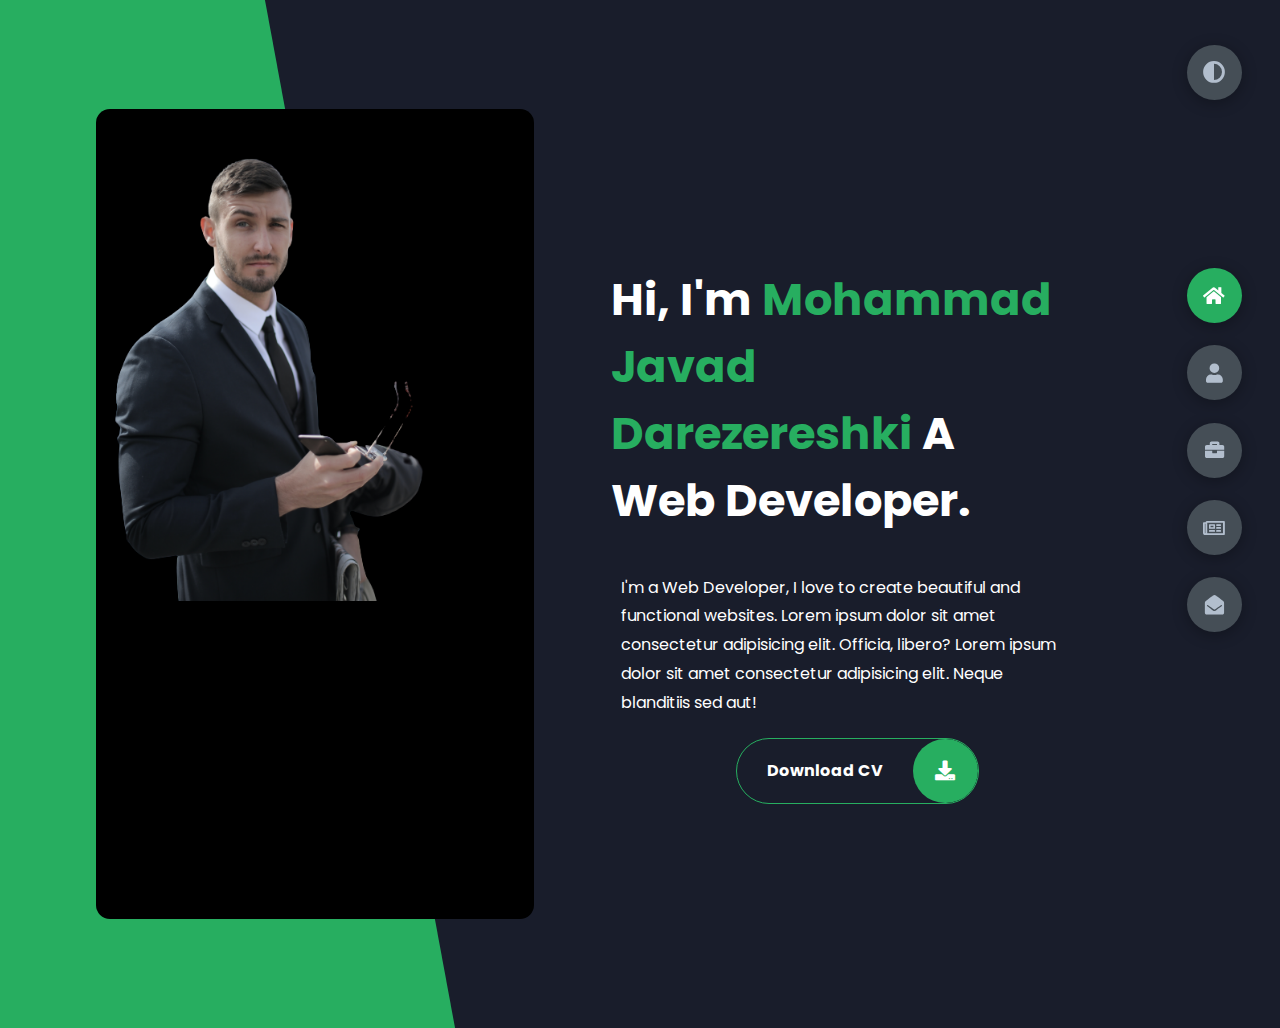
==== index.html @ 06fbbbf5 "fix about me : add media screen Tablet & Laptop & fix" ====
<!doctype html>
<html lang="fa">
<head>
    <meta charset="UTF-8">
    <meta name="viewport"
          content="width=device-width, user-scalable=no, initial-scale=1.0, maximum-scale=1.0, minimum-scale=1.0">
    <link rel="stylesheet" href="Styles/Css/style.css">
    <link rel="preconnect" href="https://fonts.googleapis.com">
    <link rel="preconnect" href="https://fonts.gstatic.com" crossorigin>
    <link rel="stylesheet" href="https://cdnjs.cloudflare.com/ajax/libs/font-awesome/5.15.4/css/all.min.css" integrity="sha512-1ycn6IcaQQ40/MKBW2W4Rhis/DbILU74C1vSrLJxCq57o941Ym01SwNsOMqvEBFlcgUa6xLiPY/NS5R+E6ztJQ==" crossorigin="anonymous" referrerpolicy="no-referrer" />
    <link href="https://fonts.googleapis.com/css2?family=Poppins:wght@400;500;600;700;800&display=swap" rel="stylesheet">
    <meta http-equiv="X-UA-Compatible" content="ie=edge">
    <title>Portfolio</title>
</head>
<body>
<header class="container header active" id="home">
 <div class="header-content">
     <div class="left_header">
         <div class="h-shape"></div>
         <div class="image">
             <img src="Assets/Images/hero.png" alt="hero">
         </div>
     </div>
     <div class="right_header">
         <h1 class="right_header_name">
             Hi, I'm <span>Mohammad Javad Darezereshki</span>
             A Web Developer.
         </h1>
         <div class="right_header_text">
             <p>
                 I'm a Web Developer, I love to create beautiful and functional websites.
                 Lorem ipsum dolor sit amet consectetur adipisicing elit. Officia, libero?
                 Lorem ipsum dolor sit amet consectetur adipisicing elit. Neque blanditiis sed aut!
             </p>
         </div>
         <div class="btn_con">
             <a href="#" class="btn_main">
                 <span class="btn_text">Download CV</span>
                 <span class="btn_icon"><i class="fas fa-download"></i></span>
             </a>
         </div>
     </div>
 </div>
</header>

    <main>
    <section class="container about" id="about">
    <div class="main-title">
        <h2>About<span>me</span><span class="bg-text">my stats</span></h2>
    </div>
    <div class="about-container">
        <div class="left-about">
            <h4>Information About me</h4>
            <p>
                Lorem ipsum dolor sit amet consectetur adipisicing elit. 
                Eveniet labore nihil obcaecati consequatur. Debitis error doloremque, 
                vero eos vel nemo eius voluptatem dicta tenetur modi. <br /> <br /> La musica
                delectus dolore fugiat exercitationem a, 
                ipsum quidem quo enim natus accusamus labore dolores nam. Unde.
                Lorem ipsum dolor sit amet consectetur, adipisicing elit. 
                Harum non necessitatibus deleniti eum soluta.
            </p>
            <div class="btn_con">
                <a href="#" class="btn_main">
                    <span class="btn_text">Download CV</span>
                    <span class="btn_icon"><i class="fas fa-download"></i></span>
                </a>
            </div>
        </div>
        <div class="right-about">
            <div class="about-item">
                <div class="abt-text">
                    <p class="large-text">5+</p>
                    <p class="small-text">Projects <br /> Completed</p>
                </div>
            </div>
            <div class="about-item">
                <div class="abt-text">
                    <p class="large-text">6+</p>
                    <p class="small-text">Month of <br /> experience</p>
                </div>
            </div>
            <div class="about-item">
                <div class="abt-text">
                    <p class="large-text">10+</p>
                    <p class="small-text">Happy <br /> Clients</p>
                </div>
            </div>
            <div class="about-item">
                <div class="abt-text">
                    <p class="large-text">5+</p>
                    <p class="small-text">Customer <br /> reviews</p>
                </div>
            </div>
        </div>
    </div>
    <div class="about-stats">
        <h4 class="stat-title">My Skills</h4>
        <div class="progress-bars">
            <div class="progress-bar">
                <p class="prog-title">html5</p>
                <div class="progress-con">
                    <p class="prog-text">90%</p>
                    <div class="progress">
                        <span class="html"></span>
                    </div>
                </div>
            </div>
            <div class="progress-bar">
                <p class="prog-title">css3</p>
                <div class="progress-con">
                    <p class="prog-text">85%</p>
                    <div class="progress">
                        <span class="css"></span>
                    </div>
                </div>
            </div>
            <div class="progress-bar">
                <p class="prog-title">javascript</p>
                <div class="progress-con">
                    <p class="prog-text">60%</p>
                    <div class="progress">
                        <span class="js"></span>
                    </div>
                </div>
            </div>
            <div class="progress-bar">
                <p class="prog-title">ReactJS</p>
                <div class="progress-con">
                    <p class="prog-text">45%</p>
                    <div class="progress">
                        <span class="react"></span>
                    </div>
                </div>
            </div>
            <div class="progress-bar">
                <p class="prog-title">NodeJS</p>
                <div class="progress-con">
                    <p class="prog-text">10%</p>
                    <div class="progress">
                        <span class="node"></span>
                    </div>
                </div>
            </div>
            <div class="progress-bar">
                <p class="prog-title">PHP</p>
                <div class="progress-con">
                    <p class="prog-text">35%</p>
                    <div class="progress">
                        <span class="Php"></span>
                    </div>
                </div>
            </div>
        </div>
    </div>
    <h4 class="stat-title">My Timeline</h4>
    <div class="timeline">
        <div class="timeline-item">
            <div class="tl-icon">
                <i class="fas fa-briefcase"></i>
            </div>
            <p class="tl-duration">2020 - 2021</p>
            <h5>Technical Support<span> - Telecommunications </span></h5>
            <p>
                Lorem ipsum dolor sit amet consectetur adipisicing elit. Saepe quasi vero fugit.
            </p>
        </div>
        <div class="timeline-item">
            <div class="tl-icon">
                <i class="fas fa-briefcase"></i>
            </div>
            <p class="tl-duration">2019 - 2020</p>
            <h5>Technical Support<span> - SepantaMCS.</span></h5>
            <p>
                Lorem ipsum dolor sit amet consectetur adipisicing elit. Saepe quasi vero fugit.
            </p>
        </div>
        <div class="timeline-item">
            <div class="tl-icon">
                <i class="fas fa-briefcase"></i>
            </div>
            <p class="tl-duration">2019 </p>
            <h5>Sales support , Technical Support<span> - TiamTCC</span></h5>
            <p>
                Lorem ipsum dolor sit amet consectetur adipisicing elit. Saepe quasi vero fugit.
            </p>
        </div>
        
    </div>
</section>
</main>
<div class="menu">
    <div class="menu_items active-btn" data-id="home" >
        <i class="fas fa-home"></i>
    </div>
    <div class="menu_items" data-id="about">
        <i class="fas fa-user"></i>
    </div>
    <div class="menu_items" data-id="portfolio">
        <i class="fas fa-briefcase"></i>
    </div>
    <div class="menu_items" data-id="blogs">
        <i class="far fa-newspaper"></i>
    </div>
    <div class="menu_items" data-id="contact">
        <i class="fas fa-envelope-open"></i>
    </div>
    </div>
    <div class="theme-btn">
        <i class="fas fa-adjust"></i>
    </div>
    
<script src="JS/js.js"></script>
</body>
</html>
---- Styles/Css/style.css ----
@import url("https://fonts.googleapis.com/css2?family=Poppins:wght@400;600&display=swap");
* {
  margin: 0;
  padding: 0;
  box-sizing: border-box;
  list-style: none;
}

:root {
  --color-primary: #191d2b;
  --color-secondary: #27AE60;
  --color-white: #FFFFFF;
  --color-black: #000;
  --color-grey0: #f8f8f8;
  --color-grey-1: #dbe1e8;
  --color-grey-2: #b2becd;
  --color-grey-3: #6c7983;
  --color-grey-4: #454e56;
  --color-grey-5: #2a2e35;
  --color-grey-6: #12181b;
  --br-sm-2: 14px;
  --box-shadow-1: 0 3px 15px rgba(0,0,0,.3);
}

.light-mode {
  --color-primary: #FFFFFF;
  --color-secondary: #669e03;
  --color-white: #454e56;
  --color-black: #000;
  --color-grey0: #f8f8f8;
  --color-grey-1: #6c7983;
  --color-grey-2: #6c7983;
  --color-grey-3: #6c7983;
  --color-grey-4: #454e56;
  --color-grey-5: #f8f8f8;
  --color-grey-6: #12181b;
}

body {
  background-color: var(--color-primary);
  font-family: "Poppins", sans-serif;
  font-size: 10px;
  color: var(--color-white);
  transition: all 0.4s ease-in-out;
}

a {
  display: inline-block;
  text-decoration: none;
  color: inherit;
  font-family: inherit;
}

header {
  min-height: 100vh;
  color: var(--color-white);
  overflow: hidden;
}

section {
  padding: 4rem 2rem;
}

.container {
  display: none;
  transform: translateY(-100%) scale(0);
  transition: all 0.4s ease-in-out;
  background-color: var(--color-primary);
}

.active {
  display: flex;
  flex-direction: column;
  justify-content: center;
  animation: appear 1s ease-in-out;
  transform: translateY(0) scaleY(1);
}
@keyframes appear {
  0% {
    transform: translateY(-100%) scaleY(0);
  }
  100% {
    transform: translateY(0) scaleY(1);
  }
}

.header-content {
  width: 80%;
  display: flex;
  flex-direction: column-reverse;
}
.header-content .right_header {
  padding: 20px;
}
.header-content .right_header .right_header_name {
  padding: 40px 0 20px;
  font-size: 2.4rem;
  text-align: center;
  font-weight: bold;
}
.header-content .right_header .right_header_name span {
  color: var(--color-secondary);
}
.header-content .right_header .right_header_text {
  font-size: 1.2rem;
}

.left-header .image {
  border-radius: var(--br-sm-2);
  background-color: var(--color-black);
  transition: all 0.4s ease-in-out;
}
.left-header .image img {
  width: 100%;
  height: 100%;
  object-fit: cover;
  transition: all 0.4s ease-in-out;
  filter: grayscale(100%);
}
.left-header .image img:hover {
  filter: grayscale(0);
}
.left-header .h-shape {
  display: none;
}

.btn_con {
  margin-top: 30px;
  display: flex;
}
.btn_con .btn_main {
  justify-content: space-between;
  border-radius: 40px;
  color: inherit;
  font-weight: bold;
  border: 1px solid var(--color-secondary);
  display: flex;
  align-items: center;
  overflow: hidden;
}
.btn_con .btn_main .btn_text {
  font-size: 1rem;
  padding: 8px 30px;
}
.btn_con .btn_main .btn_icon {
  background-color: var(--color-secondary);
  display: flex;
  align-items: center;
  justify-content: center;
  border-radius: 50%;
  padding: 1.4rem;
  font-size: 20px;
}
.btn_con .btn_main:hover {
  transition: all 0.4s ease-out;
  background-color: var(--color-secondary);
}

/*About*/
.about-container {
  display: flex;
  flex-direction: column;
  justify-content: center;
  align-items: center;
  padding-top: 3.5rem;
  padding-bottom: 5rem;
}
.about-container .right-about {
  display: grid;
  grid-template-columns: repeat(1, 1fr);
  padding-top: 2.5rem;
  grid-gap: 2rem;
}
.about-container .right-about .about-item {
  border: 1px solid var(--color-grey-5);
  border-radius: 5px;
  transition: all 0.4s ease-in-out;
  box-shadow: 1px 2px 15px rgba(0, 0, 0, 0.1);
}
.about-container .right-about .about-item:hover {
  cursor: default;
  transform: translateY(-5px);
  border: 1px solid var(--color-secondary);
  box-shadow: 1px 4px 15px rgba(0, 0, 0, 0.32);
}
.about-container .right-about .about-item .abt-text {
  padding: 1.5rem;
  display: flex;
  flex-direction: column;
}
.about-container .right-about .about-item .abt-text .large-text {
  font-size: 3rem;
  font-weight: 700;
  color: var(--color-secondary);
}
.about-container .right-about .about-item .abt-text .small-text {
  padding-left: 3rem;
  position: relative;
  text-transform: uppercase;
  font-size: 1.2rem;
  color: var(--color-grey-1);
  letter-spacing: 2px;
}
.about-container .right-about .about-item .abt-text .small-text::before {
  content: "";
  position: absolute;
  left: 0;
  top: 15px;
  width: 2rem;
  height: 2px;
  background-color: var(--color-grey-5);
}
.about-container .left-about p {
  line-height: 2rem;
  font-size: 1rem;
  padding: 1rem 0;
  color: var(--color-grey-1);
}
.about-container .left-about h4 {
  font-size: 2rem;
  text-transform: uppercase;
}

.about-stats {
  padding-bottom: 4rem;
}
.about-stats .progress-bars {
  display: flex;
  font-size: 1rem;
  grid-gap: 2rem;
  flex-direction: column;
}
.about-stats .progress-bars .progress-bar {
  display: flex;
  flex-direction: column;
}
.about-stats .progress-bars .progress-bar .prog-title {
  text-transform: uppercase;
  font-weight: 500;
}
.about-stats .progress-bars .progress-bar .progress-con {
  display: flex;
  align-items: center;
}
.about-stats .progress-bars .progress-bar .progress-con .prog-text {
  color: var(--color-grey-2);
}
.about-stats .progress-bars .progress-bar .progress-con .progress {
  width: 100%;
  height: 0.45rem;
  background-color: var(--color-grey-4);
  margin-left: 1rem;
  position: relative;
}
.about-stats .progress-bars .progress-bar .progress-con .progress span {
  position: absolute;
  top: 0;
  left: 0;
  height: 100%;
  background-color: var(--color-secondary);
  transition: all 0.4s ease-in-out;
  width: 60%;
}
.about-stats .progress-bars .progress-bar .progress-con .progress .html {
  width: 90%;
}
.about-stats .progress-bars .progress-bar .progress-con .progress .css {
  width: 85%;
}
.about-stats .progress-bars .progress-bar .progress-con .progress .js {
  width: 60%;
}
.about-stats .progress-bars .progress-bar .progress-con .progress .react {
  width: 45%;
}
.about-stats .progress-bars .progress-bar .progress-con .progress .node {
  width: 10%;
}
.about-stats .progress-bars .progress-bar .progress-con .progress .Php {
  width: 35%;
}

.stat-title {
  text-transform: uppercase;
  font-size: 1.4rem;
  text-align: center;
  padding: 3.5rem 0;
  position: relative;
}
.stat-title::before {
  content: "";
  position: absolute;
  left: 50%;
  top: 0;
  width: 40%;
  height: 1px;
  background-color: var(--color-grey-5);
  transform: translateX(-50%);
}

.main-title {
  text-align: center;
}
.main-title h2 {
  position: relative;
  text-transform: uppercase;
  font-size: 4rem;
  font-weight: 700;
}
.main-title h2 span {
  color: var(--color-secondary);
}
.main-title h2 .bg-text {
  position: absolute;
  top: 50%;
  left: 50%;
  color: var(--color-grey-5);
  transition: all 0.4s ease-in-out;
  z-index: -1;
  transform: translate(-50%, -50%);
  font-weight: 800;
  font-size: 6.3rem;
}

/*Timeline*/
.timeline {
  width: 90%;
  display: grid;
  grid-template-columns: repeat(1, 1fr);
  grid-gap: 2rem;
  padding-bottom: 6rem;
}
.timeline .timeline-item {
  position: relative;
  padding-left: 3rem;
  border-left: 1px solid var(--color-grey-5);
}
.timeline .timeline-item .tl-icon {
  position: absolute;
  left: -15px;
  top: 0;
  background-color: var(--color-secondary);
  width: 50px;
  height: 50px;
  border-radius: 50%;
  display: flex;
  align-items: center;
  justify-content: center;
}
.timeline .timeline-item .tl-icon i {
  font-size: 1.3rem;
}
.timeline .timeline-item .tl-duration {
  padding: 0.2rem 0.6rem;
  background-color: var(--color-grey-5);
  border-radius: 15px;
  display: inline-block;
  font-size: 0.8rem;
  text-transform: uppercase;
  font-weight: 500;
}
.timeline .timeline-item h5 {
  padding: 1rem 0;
  text-transform: uppercase;
  font-size: 1.3rem;
  font-weight: 600;
}
.timeline .timeline-item h5 span {
  color: var(--color-grey-2);
  font-weight: 500;
  font-size: 1.2rem;
}
.timeline .timeline-item p {
  color: var(--color-grey-2);
  font-size: 1rem;
}

.menu {
  position: fixed;
  display: flex;
  top: auto;
  bottom: 0;
  flex-direction: row;
  justify-content: space-evenly;
  left: 50%;
  transform: translateX(-50%);
  width: 100%;
  background-color: var(--color-grey-5);
}
.menu .menu_items {
  cursor: pointer;
  background-color: var(--color-grey-4);
  width: 55px;
  height: 55px;
  border-radius: 50%;
  display: flex;
  justify-content: center;
  align-items: center;
  margin: 0.7rem 0;
  box-shadow: var(--box-shadow-1);
}
.menu .menu_items i {
  font-size: 1.2rem;
  color: var(--color-grey-2);
  pointer-events: none;
}
.menu .active-btn {
  background-color: var(--color-secondary);
  transition: all 0.4s ease-in-out;
}
.menu .active-btn i {
  color: var(--color-white);
}

.theme-btn {
  top: 5%;
  right: 3%;
  width: 55px;
  height: 55px;
  border-radius: 50%;
  background-color: var(--color-grey-4);
  cursor: pointer;
  position: fixed;
  display: flex;
  justify-content: center;
  align-items: center;
  box-shadow: 0 3px 15px rgba(0, 0, 0, 0.3);
  transition: all 0.1s ease-in-out;
}
.theme-btn:active {
  transform: translateY(-3px);
}
.theme-btn i {
  font-size: 1.4rem;
  color: var(--color-grey-2);
  pointer-events: none;
}

@media (min-width: 768px) {
  .header-content .btn_con {
    margin: 0 25px;
  }
  .header-content .btn_con .btn_main {
    width: auto;
  }
  .image img {
    width: 75% !important;
  }
  .menu {
    height: 100vh;
    position: fixed;
    z-index: 10;
    top: 50%;
    right: 3%;
    left: auto;
    display: flex;
    flex-direction: column;
    align-items: center;
    justify-content: center;
    transform: translateY(-50%);
    background-color: unset;
    width: auto;
  }
}
@media (min-width: 768px) {
  .container {
    padding: 4rem;
  }
  .header-content {
    width: 95%;
    min-height: 100vh;
    display: grid;
    grid-template-columns: repeat(2, 1fr);
  }
  .header-content .right_header {
    padding: 0;
  }
  .header-content .right_header .right_header_text {
    font-size: 1rem !important;
    line-height: 1.8rem;
    padding: 20px 40px 20px 10px;
  }
  .header-content .right_header .right_header_name {
    font-size: 2.2rem;
    text-align: left;
  }
  .left_header {
    display: flex;
    align-items: center;
  }
  .left_header .image {
    border-radius: var(--br-sm-2);
    height: 90%;
    width: 80%;
    margin-left: 2rem;
    background-color: var(--color-black);
    transition: all 0.4s ease-in-out;
  }
  .left_header .h-shape {
    transition: all 0.4s ease-in-out;
    width: 45%;
    height: 100%;
    background-color: var(--color-secondary);
    position: absolute;
    left: 0;
    top: 0;
    z-index: -1;
    clip-path: polygon(0 0, 46% 0, 79% 100%, 0% 100%);
  }
}
.left-about {
  width: 90%;
}

.about-container .right-about {
  width: 85%;
  display: flex;
  padding-top: 2.5rem;
  grid-gap: 2rem;
  flex-wrap: wrap;
  justify-content: center;
  align-items: center;
}

.about-stats {
  padding: 0 2rem;
}
.about-stats .progress-bars {
  display: grid;
  grid-template-columns: repeat(2, 1fr);
  grid-gap: 2rem;
}

@media (min-width: 1024px) {
  .header-content .right_header {
    display: flex;
    padding: 2px 55px 0 0;
    align-items: center;
    flex-direction: column;
    justify-content: center;
  }
  .header-content .right_header_name {
    padding-right: 41px !important;
    font-size: 2.8rem !important;
  }
  .header-content .right_header_text {
    line-height: 2rem;
    padding: 20px 40px 46px 10px;
    font-size: 1.4rem !important;
  }
  .about-container {
    flex-direction: row;
  }
  .about-stats {
    padding-right: 4rem;
  }
  .about-stats .progress-bars {
    font-size: 1.4rem;
  }
  .stat-title {
    font-size: 2.2rem;
  }
}

/*# sourceMappingURL=style.css.map */
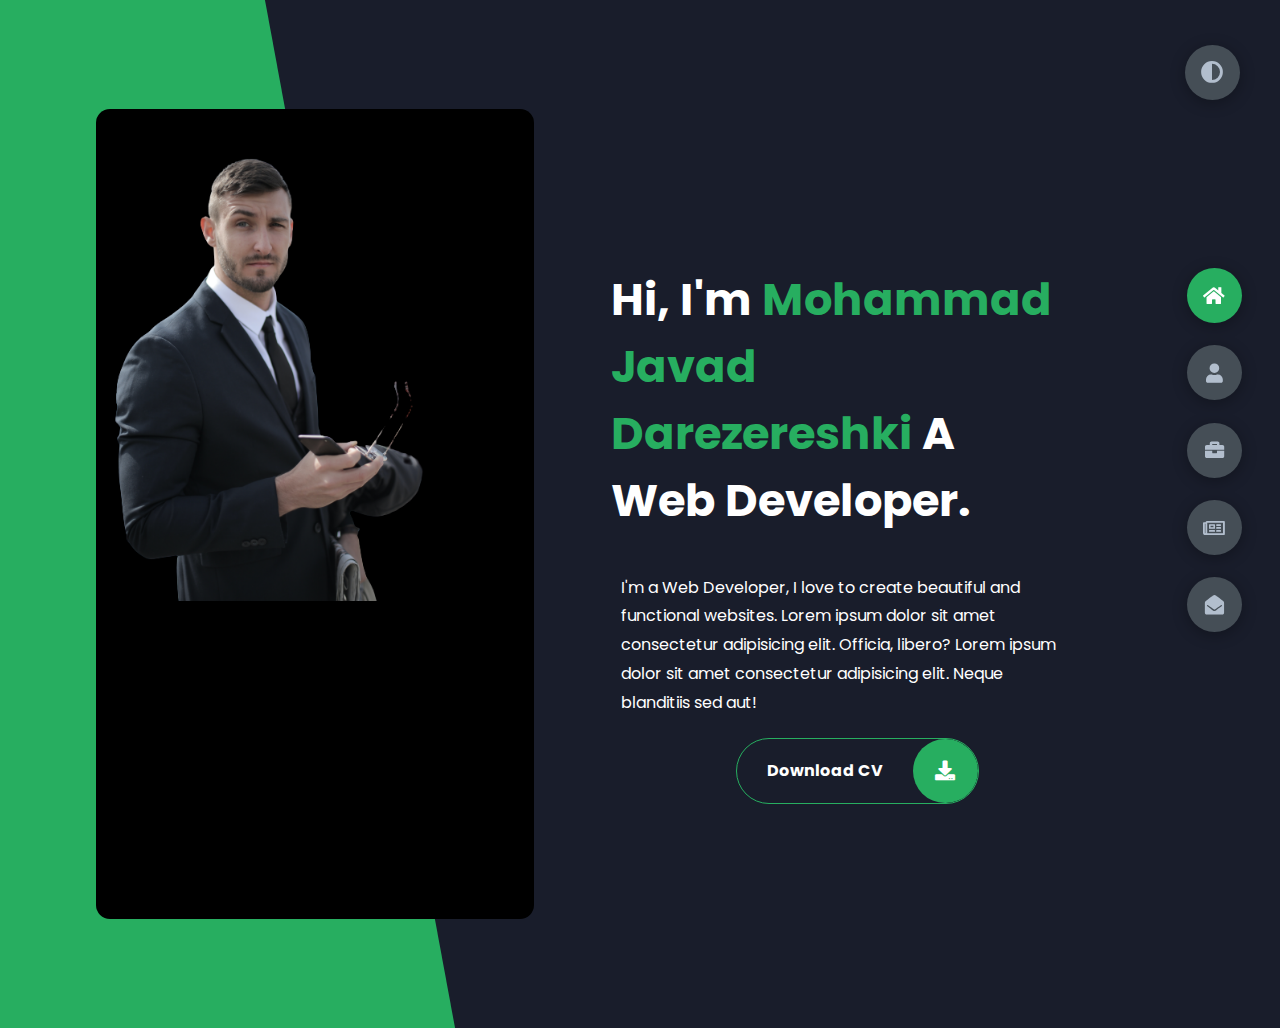
==== commit 62230831: "add portfolios : Html,Css & media portfolios" ====
--- a/index.html
+++ b/index.html
@@ -188,6 +188,111 @@
         
     </div>
 </section>
+<!-- portfolio -->
+<section class="container" id="portfolio">
+    <div class="main-title">
+        <h2>My <span>Portfolio</span><span class="bg-text">My Work</span></h2>
+    </div>
+    <p class="port-text">
+        Here is some of my work that I've done in various programming languages.
+    </p>
+    <div class="portfolios">
+        <div class="portfolio-item">
+            <div class="image">
+                <img src="Assets/Images/project/Beleasing.png" alt="">
+            </div>
+            <div class="hover-items">
+                <h3>Project Source</h3>
+                <div class="icons">
+                    <a href="https://github.com/Ziba-Hemmati/BeLeasing-Project" class="icon">
+                        <i class="fab fa-github"></i>
+                    </a>
+                    <a href="https://be-leasing-project.vercel.app" class="icon">
+                        <!-- <img src="Assets/Images/project/Vercel.svg" alt="vercel"/> -->
+                        <i class="fab fa-vercel"></i>
+                    </a>
+                    <a href="#" class="icon">
+                        <i class="fab fa-youtube"></i>
+                    </a>
+                </div>
+            </div>
+        </div>
+        <div class="portfolio-item">
+            <div class="image">
+                <img src="Assets/Images/project/pic.png" alt="">
+            </div>
+            <div class="hover-items">
+                <h3>Project Source</h3>
+                <div class="icons">
+                    <a href="https://github.com/m-javad7/Singup" class="icon">
+                        <i class="fab fa-github"></i>
+                    </a>
+                    <a href="https://singup-nu.vercel.app" class="icon">
+                        <i class="fab fa-vercel"></i>
+                    </a>
+                    <a href="#" class="icon">
+                        <i class="fab fa-youtube"></i>
+                    </a>
+                </div>
+            </div>
+        </div>
+        <div class="portfolio-item">
+            <div class="image">
+                <img src="Assets/Images/project/to do.png" alt="">
+            </div>
+            <div class="hover-items">
+                <h3>Project Source</h3>
+                <div class="icons">
+                    <a href="https://github.com/m-javad7/To-Do-List" class="icon">
+                        <i class="fab fa-github"></i>
+                    </a>
+                    <a href="https://to-do-list-lac-nu.vercel.app" class="icon">
+                        <i class="fab fa-vercel"></i>
+                    </a>
+                    <a href="#" class="icon">
+                        <i class="fab fa-youtube"></i>
+                    </a>
+                </div>
+            </div>
+        </div>
+        <div class="portfolio-item">
+            <div class="image">
+                <img src="Assets/Images/project/rose.png" alt="">
+            </div>
+            <div class="hover-items">
+                <h3>Project Source</h3>
+                <div class="icons">
+                    <a href="#" class="icon">
+                        <i class="fab fa-github"></i>
+                    </a>
+                    <a href="#" class="icon">
+                        <i class="fab fa-vercel"></i>
+                    </a>
+                    <a href="#" class="icon">
+                        <i class="fab fa-youtube"></i>
+                    </a>
+                </div>
+            </div>
+        </div>
+        <div class="portfolio-item">
+            <div class="image">
+                <img src="Assets/Images/project/rose.png" alt="">
+            </div>
+            <div class="hover-items">
+                <h3>Project Source</h3>
+                <div class="icons">
+                    <a href="https://github.com/m-javad7/Portfolio" class="icon">
+                        <i class="fab fa-github"></i>
+                    </a>
+                    <a href="#" class="icon">
+                        <i class="fab fa-vercel"></i>
+                    </a>
+                    <a href="#" class="icon">
+                        <i class="fab fa-youtube"></i>
+                    </a>
+                </div>
+            </div>
+        </div>
 </main>
 <div class="menu">
     <div class="menu_items active-btn" data-id="home" >
@@ -205,10 +310,11 @@
     <div class="menu_items" data-id="contact">
         <i class="fas fa-envelope-open"></i>
     </div>
-    </div>
+    
     <div class="theme-btn">
         <i class="fas fa-adjust"></i>
     </div>
+    
     
 <script src="JS/js.js"></script>
 </body>
--- a/Styles/Css/style.css
+++ b/Styles/Css/style.css
@@ -58,7 +58,7 @@
 }
 
 section {
-  padding: 4rem 2rem;
+  padding: 4rem 1rem;
 }
 
 .container {
@@ -375,6 +375,135 @@
   font-size: 1rem;
 }
 
+.port-text {
+  font-size: 1rem;
+  padding: 2rem 0;
+  text-align: center;
+}
+
+.portfolios {
+  display: flex;
+  flex-direction: column;
+  grid-gap: 2rem;
+  margin: 3rem 0;
+}
+.portfolios .portfolio-item {
+  position: relative;
+  border-radius: 15px;
+}
+.portfolios .portfolio-item img {
+  width: 100%;
+  height: 300px;
+  object-fit: cover;
+  border-radius: 15px;
+}
+.portfolios .portfolio-item .hover-items {
+  width: 100%;
+  height: 100%;
+  background-color: var(--color-secondary);
+  position: absolute;
+  left: 0;
+  top: 0;
+  border-radius: 15px;
+  display: flex;
+  justify-content: center;
+  align-items: center;
+  flex-direction: column;
+  opacity: 0;
+  transform: scale(0);
+  transition: all 0.4s ease-in-out;
+}
+.portfolios .portfolio-item .hover-items h3 {
+  font-size: 1.5rem;
+  color: var(--color-white);
+  margin-bottom: 1.5rem;
+}
+.portfolios .portfolio-item .hover-items .icons {
+  display: flex;
+  justify-content: center;
+  align-items: center;
+}
+.portfolios .portfolio-item .hover-items .icons .icon {
+  background-color: var(--color-primary);
+  border-radius: 50%;
+  width: 50px;
+  height: 50px;
+  display: flex;
+  align-items: center;
+  justify-content: center;
+  margin: 0 1rem;
+  cursor: pointer;
+  transition: all 0.4s ease-in-out;
+}
+.portfolios .portfolio-item .hover-items .icons .icon i {
+  font-size: 1.5rem;
+  color: var(--color-white);
+  margin: 0 1rem;
+}
+.portfolios .portfolio-item .hover-items .icons .icon:hover {
+  background-color: var(--color-white);
+}
+.portfolios .portfolio-item .hover-items .icons .icon:hover i {
+  color: var(--color-primary);
+}
+
+.portfolio-item:hover .hover-items {
+  opacity: 1;
+  transform: scale(1);
+}
+
+.blogs {
+  display: grid;
+  grid-template-columns: repeat(3, 1fr);
+  grid-gap: 2rem;
+  margin-top: 3rem;
+}
+.blogs .blog {
+  position: relative;
+  background-color: var(--color-grey-5);
+  border-radius: 5px;
+  box-shadow: 1px 1px 20px rgba(0, 0, 0, 0.1);
+  transition: all 0.4s ease-in-out;
+}
+.blogs .blog:hover {
+  box-shadow: 1px 1px 20px rgba(0, 0, 0, 0.3);
+  transform: translateY(-5px);
+  transition: all 0.4s ease-in-out;
+}
+.blogs .blog:hover img {
+  filter: grayscale(0);
+  transform: scale(1.1);
+  box-shadow: 0px 4px 15px rgba(0, 0, 0, 0.8);
+}
+.blogs .blog img {
+  width: 100%;
+  height: 300px;
+  object-fit: cover;
+  border-top-left-radius: 5px;
+  border-top-right-radius: 5px;
+  filter: grayscale(100%);
+  transition: all 0.4s ease-in-out;
+}
+.blogs .blog .blog-text {
+  margin-top: -7px;
+  padding: 1.1rem;
+  border-top: 8px solid var(--color-secondary);
+}
+.blogs .blog .blog-text h4 {
+  font-size: 1.5rem;
+  margin-bottom: 0.7rem;
+  transition: all 0.4s ease-in-out;
+  cursor: pointer;
+}
+.blogs .blog .blog-text h4:hover {
+  color: var(--color-secondary);
+}
+.blogs .blog .blog-text p {
+  color: var(--color-grey-2);
+  line-height: 2rem;
+  padding-bottom: 1rem;
+}
+
 .menu {
   position: fixed;
   display: flex;
@@ -444,7 +573,7 @@
     width: auto;
   }
   .image img {
-    width: 75% !important;
+    width: 75%;
   }
   .menu {
     height: 100vh;
@@ -507,30 +636,30 @@
     z-index: -1;
     clip-path: polygon(0 0, 46% 0, 79% 100%, 0% 100%);
   }
-}
-.left-about {
-  width: 90%;
-}
-
-.about-container .right-about {
-  width: 85%;
-  display: flex;
-  padding-top: 2.5rem;
-  grid-gap: 2rem;
-  flex-wrap: wrap;
-  justify-content: center;
-  align-items: center;
-}
-
-.about-stats {
-  padding: 0 2rem;
-}
-.about-stats .progress-bars {
-  display: grid;
-  grid-template-columns: repeat(2, 1fr);
-  grid-gap: 2rem;
-}
-
+  .left-about {
+    width: 90%;
+  }
+  .about-container .right-about {
+    width: 85%;
+    display: flex;
+    padding-top: 2.5rem;
+    grid-gap: 2rem;
+    flex-wrap: wrap;
+    justify-content: center;
+    align-items: center;
+  }
+  .about-stats {
+    padding: 0 2rem;
+  }
+  .about-stats .progress-bars {
+    display: grid;
+    grid-template-columns: repeat(2, 1fr);
+    grid-gap: 2rem;
+  }
+  .portfolios {
+    width: 90%;
+  }
+}
 @media (min-width: 1024px) {
   .header-content .right_header {
     display: flex;
@@ -560,6 +689,16 @@
   .stat-title {
     font-size: 2.2rem;
   }
+  .port-text {
+    font-size: 1.2rem;
+  }
+  .portfolios {
+    display: grid;
+    grid-template-columns: repeat(3, 1fr);
+    grid-gap: 2rem;
+    margin-top: 3rem img;
+    margin-top-width: 100%;
+  }
 }
 
 /*# sourceMappingURL=style.css.map */
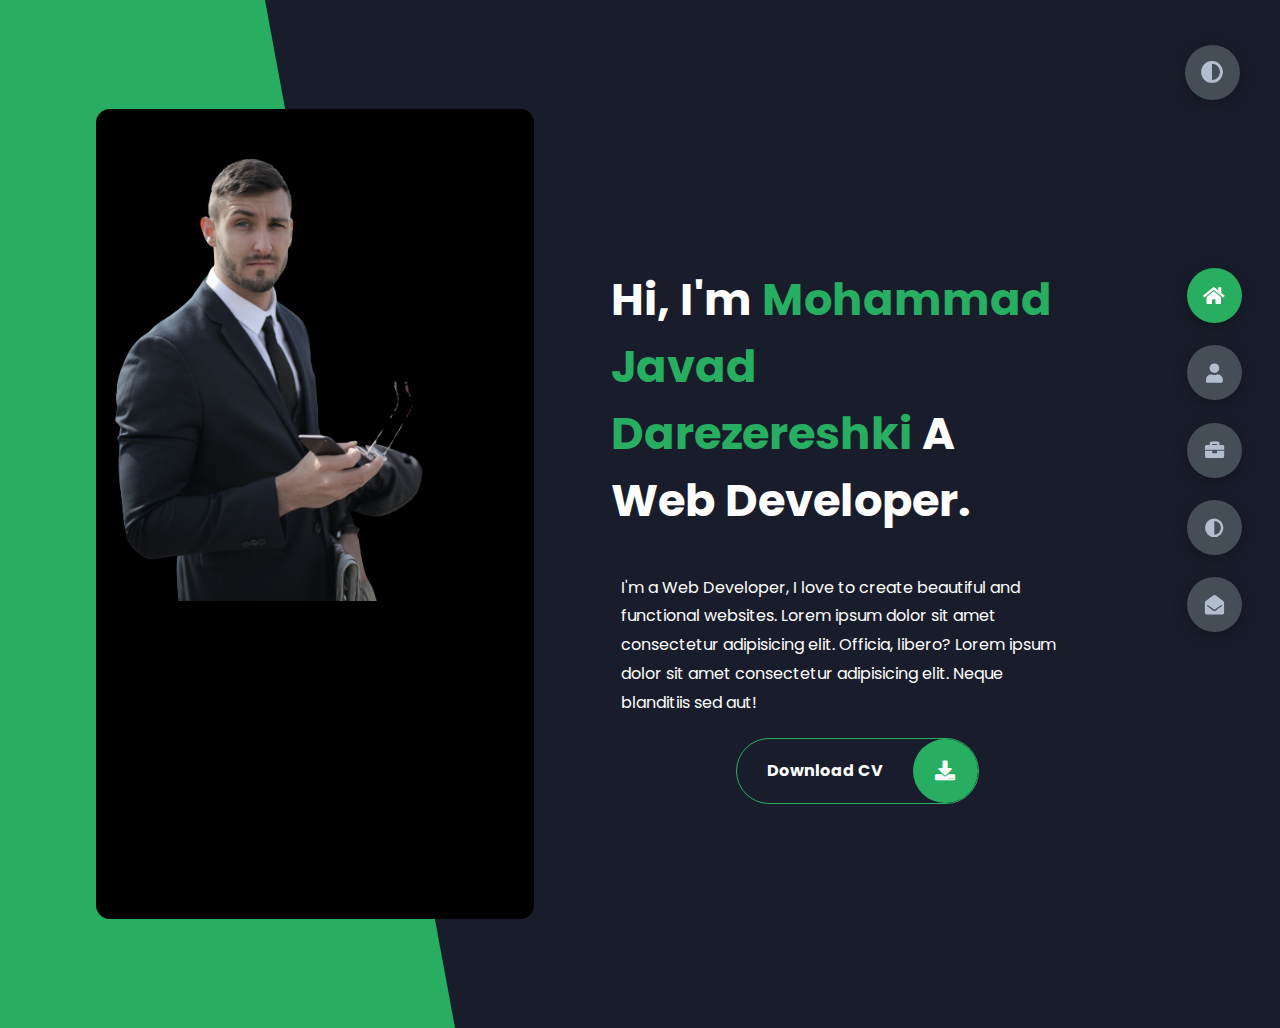
==== commit 1f15b571: "add Contact:fix Html & add Css , Media" ====
--- a/index.html
+++ b/index.html
@@ -293,6 +293,104 @@
                 </div>
             </div>
         </div>
+    </div>
+    </section>
+    <section class="container contact" id="contact">
+        <div class="contact-container">
+            <div class="main-title">
+                <h2>Contact <span>Me</span><span class="bg-text">Contact</span></h2>
+            </div>
+            <div class="contact-content-con">
+                <div class="left-contact">
+                    <h4>Contact me here</h4>
+                    <p>
+                        Lorem ipsum dolor sit amet consectetur adipisicing elit.
+                        In, laborum numquam? Quam excepturi perspiciatis quas quasi.
+                    </p>
+                    <div class="contact-info">
+                        <div class="contact-item">
+                            <div class="icon">
+                                <i class="fas fa-map-marker-alt"></i>
+                                <span>Location :</span>
+                            </div>
+                            <p>
+                                 Yazd , Iran
+                            </p>
+                        </div>
+                        <div class="contact-item">
+                            <div class="icon">
+                                <i class="fas fa-envelope"></i>
+                                <span>Email:</span>
+                            </div>
+                            <p>
+                                <span> m.javad7721@gmail.com</span>
+                            </p>
+                        </div>
+                        <div class="contact-item">
+                            <div class="icon">
+                                <i class="fas fa-user-graduate"></i>
+                                <span>Education :</span>
+                            </div>
+                            <p>
+                                <span>science-arts-university: Software Engineer</span>
+                            </p>
+                        </div>
+                        <div class="contact-item">
+                            <div class="icon">
+                                <i class="fas fa-envelope-open"></i>
+                                <span>Mobile Number :</span>
+                            </div>
+                            <p>
+                                <span> 09162149083</span>
+                            </p>
+                        </div>
+                        <div class="contact-item">
+                            <div class="icon">
+                                <i class="fas fa-globe-africa"></i>
+                                <span>Languages :</span>
+                            </div>
+                            <p>
+                                <span>Persian, English</span>
+                            </p>
+                        </div>
+                    </div>
+                    <div class="contact-icons">
+                        <div class="contact-icon">
+                            <a href="www.facebook.com" target="_blank">
+                                <i class="fab fa-facebook-f"></i>
+                            </a>
+                            <a href="#" target="_blank">
+                                <i class="fab fa-twitter"></i>
+                            </a>
+                            <a href="https://github.com/m-javad7" target="_blank">
+                                <i class="fab fa-github"></i>
+                            </a>
+                            <a href="https://www.linkedin.com/in/mj-darezereshki" target="_blank">
+                                <i class="fab fa-user"></i>
+                            </a>
+                        </div>
+                    </div>
+                </div>
+                <div class="right-contact">
+                    <form action="" class="contact-form">
+                        <div class="input-control i-c-2">
+                            <input type="text" required placeholder="YOUR NAME">
+                            <input type="email" required placeholder="YOUR EMAIL">
+                        </div>
+                        <div class="input-control">
+                            <input type="text" required placeholder="ENTER SUBJECT">
+                        </div>
+                        <div class="input-control">
+                            <textarea name="" id="" cols="15" rows="8" placeholder="Message Here..."></textarea>
+                        </div>
+                        <div class="submit-btn">
+                            <button value="Submit" class="submit">Submit <i class="fas fa-envelope"></i></button>
+                        </div>
+                    </form>
+                </div>
+            </div>
+        </div>
+    </section>
 </main>
 <div class="menu">
     <div class="menu_items active-btn" data-id="home" >
@@ -305,7 +403,7 @@
         <i class="fas fa-briefcase"></i>
     </div>
     <div class="menu_items" data-id="blogs">
-        <i class="far fa-newspaper"></i>
+       <i class="fas fa-adjust"></i>
     </div>
     <div class="menu_items" data-id="contact">
         <i class="fas fa-envelope-open"></i>
--- a/Styles/Css/style.css
+++ b/Styles/Css/style.css
@@ -319,7 +319,7 @@
   z-index: -1;
   transform: translate(-50%, -50%);
   font-weight: 800;
-  font-size: 6.3rem;
+  font-size: 5rem;
 }
 
 /*Timeline*/
@@ -452,56 +452,99 @@
   transform: scale(1);
 }
 
-.blogs {
+.contact-content-con {
+  display: flex;
+  padding: 2rem;
+  flex-direction: column;
+}
+.contact-content-con .left-contact h4 {
+  margin-top: 1rem;
+  font-size: 2rem;
+  text-transform: uppercase;
+}
+.contact-content-con .left-contact p {
+  margin: 1rem 0;
+  line-height: 2rem;
+}
+.contact-content-con .left-contact .contact-info .contact-item {
+  display: flex;
+  align-items: center;
+  justify-content: space-between;
+}
+.contact-content-con .left-contact .contact-info .contact-item p {
+  margin: 0.3rem 0 !important;
+  padding: 0 !important;
+}
+.contact-content-con .left-contact .contact-info .contact-item .icon {
   display: grid;
-  grid-template-columns: repeat(3, 1fr);
-  grid-gap: 2rem;
-  margin-top: 3rem;
-}
-.blogs .blog {
-  position: relative;
+  grid-template-columns: 40px 1fr;
+}
+.contact-content-con .left-contact .contact-info .contact-item .icon i {
+  display: flex;
+  align-items: center;
+  font-size: 1.3rem;
+}
+.contact-content-con .left-contact .contact-icon {
+  display: flex;
+  margin-top: 2rem;
+}
+.contact-content-con .left-contact .contact-icon a {
+  display: flex;
+  align-items: center;
+  color: var(--color-white);
   background-color: var(--color-grey-5);
-  border-radius: 5px;
-  box-shadow: 1px 1px 20px rgba(0, 0, 0, 0.1);
-  transition: all 0.4s ease-in-out;
-}
-.blogs .blog:hover {
-  box-shadow: 1px 1px 20px rgba(0, 0, 0, 0.3);
-  transform: translateY(-5px);
-  transition: all 0.4s ease-in-out;
-}
-.blogs .blog:hover img {
-  filter: grayscale(0);
-  transform: scale(1.1);
-  box-shadow: 0px 4px 15px rgba(0, 0, 0, 0.8);
-}
-.blogs .blog img {
+  cursor: pointer;
+  justify-content: center;
+  width: 50px;
+  height: 50px;
+  border-radius: 50%;
+  margin: 0 0.4rem;
+  transition: all 0.4s ease-in-out;
+}
+.contact-content-con .left-contact .contact-icon a:hover {
+  background-color: var(--color-secondary);
+}
+.contact-content-con .left-contact .contact-icon a:hover i {
+  color: var(--color-primary);
+}
+.contact-content-con .left-contact .contact-icon a i {
+  display: flex;
+  align-items: center;
+  justify-content: center;
+  font-size: 1.3rem;
+}
+.contact-content-con .right-contact .input-control {
+  margin: 1.5rem 0;
+}
+.contact-content-con .right-contact .input-control input,
+.contact-content-con .right-contact .input-control textarea {
+  border-radius: 30px;
+  font-weight: inherit;
+  font-size: inherit;
+  font-family: inherit;
+  padding: 0.8rem 1.1rem;
+  outline: none;
+  border: none;
+  background-color: var(--color-grey-5);
   width: 100%;
-  height: 300px;
-  object-fit: cover;
-  border-top-left-radius: 5px;
-  border-top-right-radius: 5px;
-  filter: grayscale(100%);
-  transition: all 0.4s ease-in-out;
-}
-.blogs .blog .blog-text {
-  margin-top: -7px;
-  padding: 1.1rem;
-  border-top: 8px solid var(--color-secondary);
-}
-.blogs .blog .blog-text h4 {
-  font-size: 1.5rem;
-  margin-bottom: 0.7rem;
-  transition: all 0.4s ease-in-out;
-  cursor: pointer;
-}
-.blogs .blog .blog-text h4:hover {
-  color: var(--color-secondary);
-}
-.blogs .blog .blog-text p {
-  color: var(--color-grey-2);
-  line-height: 2rem;
-  padding-bottom: 1rem;
+  color: var(--color-white);
+  resize: none;
+}
+.contact-content-con .right-contact .i-c-2 {
+  display: flex;
+}
+.contact-content-con .right-contact .i-c-2 :last-child {
+  margin-left: 1.5rem;
+}
+.contact-content-con .right-contact .submit-btn .submit {
+  border-radius: 30px;
+  border: none;
+  padding: 0.6rem 1rem;
+  color: var(--color-grey-5);
+  background-color: var(--color-secondary);
+}
+.contact-content-con .right-contact .submit-btn .submit:hover {
+  background-color: green;
 }
 
 .menu {
@@ -699,6 +742,12 @@
     margin-top: 3rem img;
     margin-top-width: 100%;
   }
+  .contact-content-con {
+    flex-direction: row;
+    padding: 2rem 0;
+    justify-content: space-around;
+    align-items: center;
+  }
 }
 
 /*# sourceMappingURL=style.css.map */
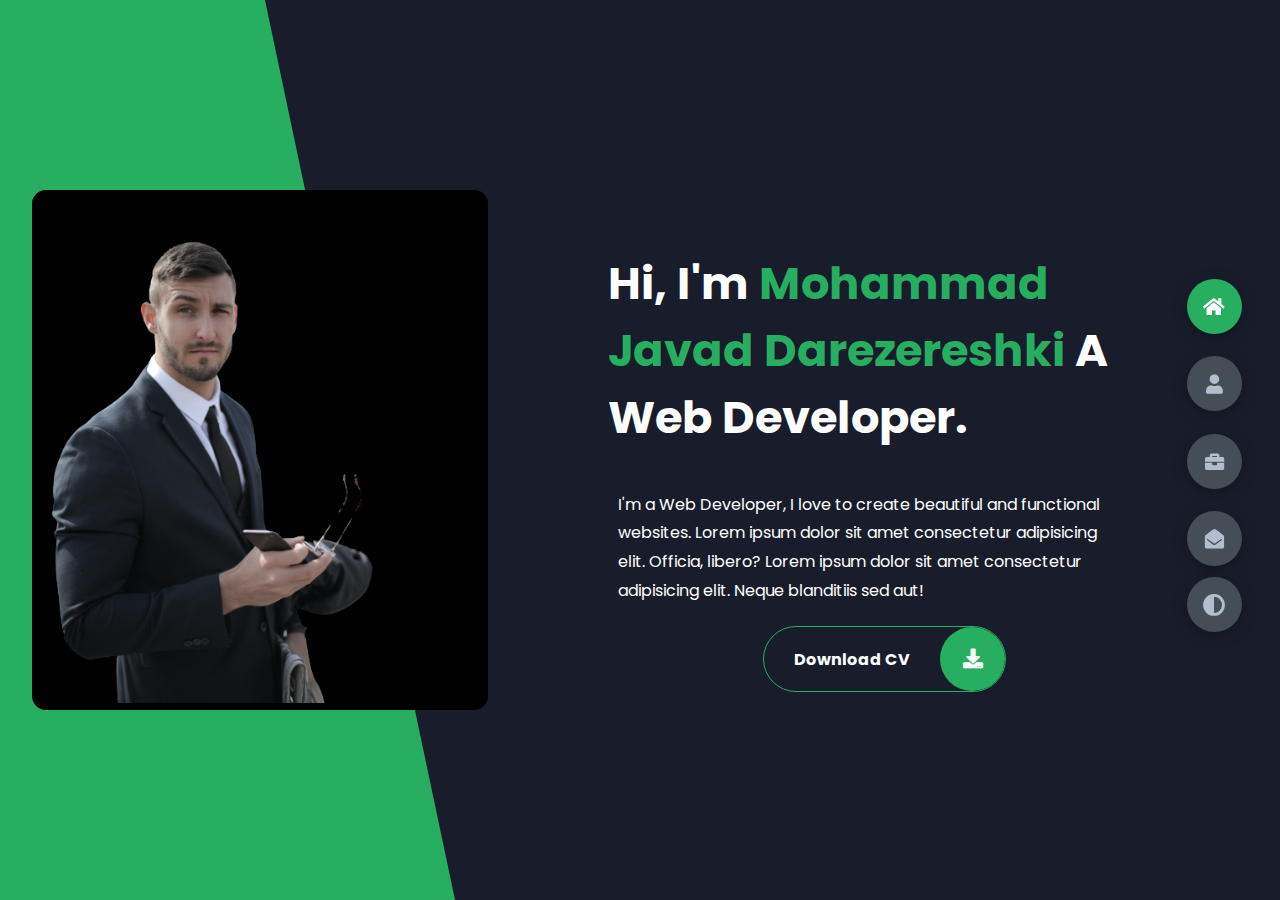
==== commit d237e78f: "fix html & css" ====
--- a/index.html
+++ b/index.html
@@ -5,10 +5,7 @@
     <meta name="viewport"
           content="width=device-width, user-scalable=no, initial-scale=1.0, maximum-scale=1.0, minimum-scale=1.0">
     <link rel="stylesheet" href="Styles/Css/style.css">
-    <link rel="preconnect" href="https://fonts.googleapis.com">
-    <link rel="preconnect" href="https://fonts.gstatic.com" crossorigin>
     <link rel="stylesheet" href="https://cdnjs.cloudflare.com/ajax/libs/font-awesome/5.15.4/css/all.min.css" integrity="sha512-1ycn6IcaQQ40/MKBW2W4Rhis/DbILU74C1vSrLJxCq57o941Ym01SwNsOMqvEBFlcgUa6xLiPY/NS5R+E6ztJQ==" crossorigin="anonymous" referrerpolicy="no-referrer" />
-    <link href="https://fonts.googleapis.com/css2?family=Poppins:wght@400;500;600;700;800&display=swap" rel="stylesheet">
     <meta http-equiv="X-UA-Compatible" content="ie=edge">
     <title>Portfolio</title>
 </head>
@@ -202,14 +199,14 @@
                 <img src="Assets/Images/project/Beleasing.png" alt="">
             </div>
             <div class="hover-items">
-                <h3>Project Source</h3>
+                <h3>Project Beleasing</h3>
                 <div class="icons">
                     <a href="https://github.com/Ziba-Hemmati/BeLeasing-Project" class="icon">
                         <i class="fab fa-github"></i>
                     </a>
                     <a href="https://be-leasing-project.vercel.app" class="icon">
                         <!-- <img src="Assets/Images/project/Vercel.svg" alt="vercel"/> -->
-                        <i class="fab fa-vercel"></i>
+                        <i class="fa-exclamation"></i>
                     </a>
                     <a href="#" class="icon">
                         <i class="fab fa-youtube"></i>
@@ -222,7 +219,7 @@
                 <img src="Assets/Images/project/pic.png" alt="">
             </div>
             <div class="hover-items">
-                <h3>Project Source</h3>
+                <h3>Project Sign UP</h3>
                 <div class="icons">
                     <a href="https://github.com/m-javad7/Singup" class="icon">
                         <i class="fab fa-github"></i>
@@ -241,7 +238,7 @@
                 <img src="Assets/Images/project/to do.png" alt="">
             </div>
             <div class="hover-items">
-                <h3>Project Source</h3>
+                <h3>Project To Do List</h3>
                 <div class="icons">
                     <a href="https://github.com/m-javad7/To-Do-List" class="icon">
                         <i class="fab fa-github"></i>
@@ -260,7 +257,7 @@
                 <img src="Assets/Images/project/rose.png" alt="">
             </div>
             <div class="hover-items">
-                <h3>Project Source</h3>
+                <h3>Project rose</h3>
                 <div class="icons">
                     <a href="#" class="icon">
                         <i class="fab fa-github"></i>
@@ -279,7 +276,7 @@
                 <img src="Assets/Images/project/rose.png" alt="">
             </div>
             <div class="hover-items">
-                <h3>Project Source</h3>
+                <h3>Project Portfolio</h3>
                 <div class="icons">
                     <a href="https://github.com/m-javad7/Portfolio" class="icon">
                         <i class="fab fa-github"></i>
@@ -337,8 +334,7 @@
                         </div>
                         <div class="contact-item">
                             <div class="icon">
-                                <i class="fas fa-envelope-open"></i>
-                                <span>Mobile Number :</span>
+                                <i class="fas fa-mobile-alt"></i>                                <span>Mobile Number :</span>
                             </div>
                             <p>
                                 <span> 09162149083</span>
@@ -366,7 +362,7 @@
                                 <i class="fab fa-github"></i>
                             </a>
                             <a href="https://www.linkedin.com/in/mj-darezereshki" target="_blank">
-                                <i class="fab fa-user"></i>
+                                <i class="fab fa-youtube"></i>
                             </a>
                         </div>
                     </div>
@@ -402,16 +398,14 @@
     <div class="menu_items" data-id="portfolio">
         <i class="fas fa-briefcase"></i>
     </div>
-    <div class="menu_items" data-id="blogs">
-       <i class="fas fa-adjust"></i>
-    </div>
     <div class="menu_items" data-id="contact">
         <i class="fas fa-envelope-open"></i>
     </div>
-    
     <div class="theme-btn">
         <i class="fas fa-adjust"></i>
-    </div>
+     </div>
+</div>
+
     
     
 <script src="JS/js.js"></script>
--- a/Styles/Css/style.css
+++ b/Styles/Css/style.css
@@ -38,8 +38,8 @@
 
 body {
   background-color: var(--color-primary);
+  font-size: 1rem;
   font-family: "Poppins", sans-serif;
-  font-size: 10px;
   color: var(--color-white);
   transition: all 0.4s ease-in-out;
 }
@@ -58,7 +58,7 @@
 }
 
 section {
-  padding: 4rem 1rem;
+  padding: 2rem 4rem;
 }
 
 .container {
@@ -554,6 +554,7 @@
   bottom: 0;
   flex-direction: row;
   justify-content: space-evenly;
+  align-items: center;
   left: 50%;
   transform: translateX(-50%);
   width: 100%;
@@ -585,14 +586,11 @@
 }
 
 .theme-btn {
-  top: 5%;
-  right: 3%;
   width: 55px;
   height: 55px;
   border-radius: 50%;
   background-color: var(--color-grey-4);
   cursor: pointer;
-  position: fixed;
   display: flex;
   justify-content: center;
   align-items: center;
@@ -635,9 +633,6 @@
   }
 }
 @media (min-width: 768px) {
-  .container {
-    padding: 4rem;
-  }
   .header-content {
     width: 95%;
     min-height: 100vh;
@@ -662,8 +657,7 @@
   }
   .left_header .image {
     border-radius: var(--br-sm-2);
-    height: 90%;
-    width: 80%;
+    width: 75%;
     margin-left: 2rem;
     background-color: var(--color-black);
     transition: all 0.4s ease-in-out;
@@ -683,7 +677,7 @@
     width: 90%;
   }
   .about-container .right-about {
-    width: 85%;
+    width: 90%;
     display: flex;
     padding-top: 2.5rem;
     grid-gap: 2rem;
@@ -739,15 +733,20 @@
     display: grid;
     grid-template-columns: repeat(3, 1fr);
     grid-gap: 2rem;
-    margin-top: 3rem img;
-    margin-top-width: 100%;
+    margin-top: 3rem;
+  }
+  .portfolios img {
+    width: 100%;
   }
   .contact-content-con {
     flex-direction: row;
-    padding: 2rem 0;
+    padding: 2rem 5rem 0 0;
     justify-content: space-around;
     align-items: center;
   }
+  .contact-content-con .left-contact {
+    padding: 0 3rem;
+  }
 }
 
 /*# sourceMappingURL=style.css.map */
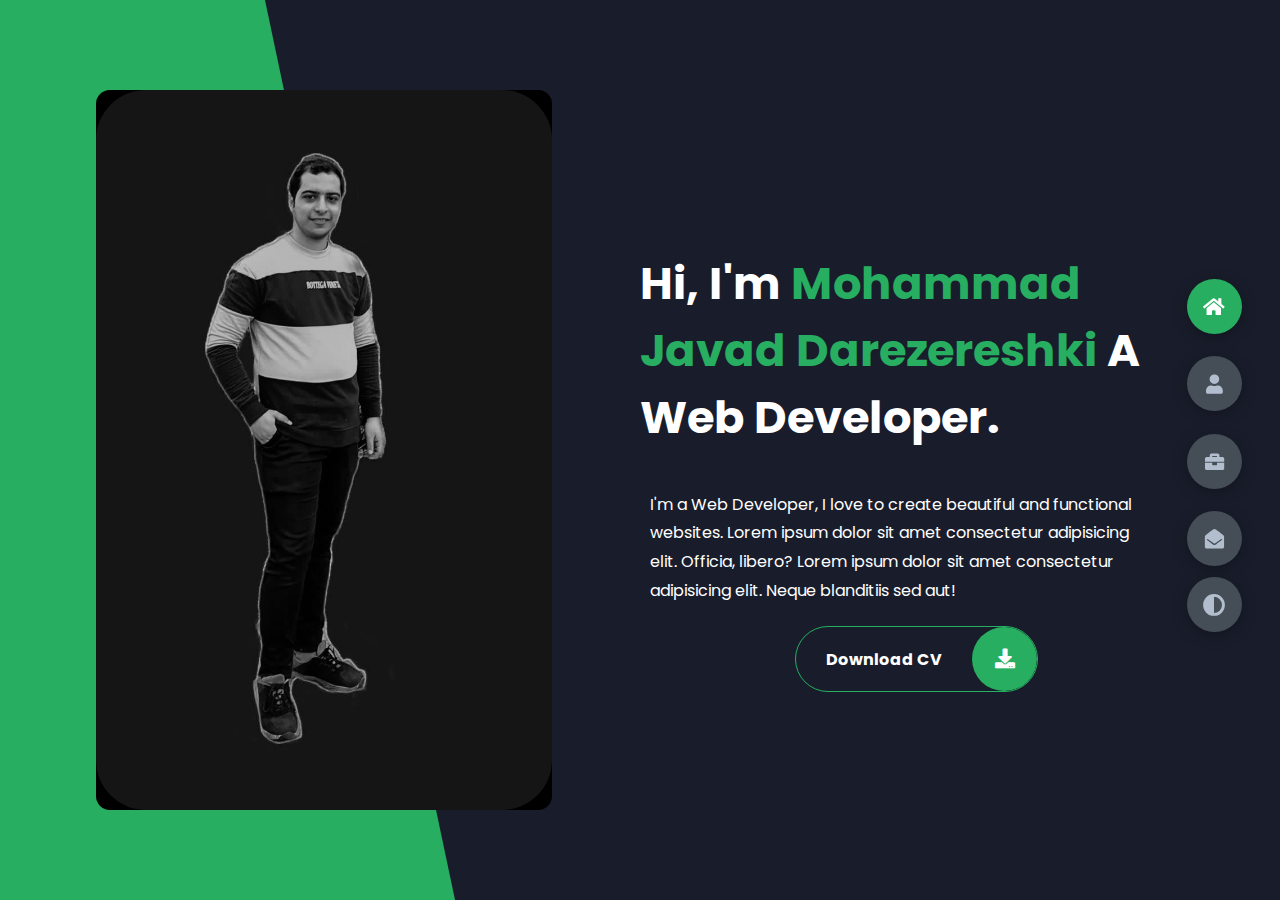
==== commit 8317458c: "fix html & css" ====
--- a/index.html
+++ b/index.html
@@ -15,7 +15,7 @@
      <div class="left_header">
          <div class="h-shape"></div>
          <div class="image">
-             <img src="Assets/Images/hero.png" alt="hero">
+             <img src="Assets/Images/a.jpg" alt="hero">
          </div>
      </div>
      <div class="right_header">
--- a/Styles/Css/style.css
+++ b/Styles/Css/style.css
@@ -72,8 +72,10 @@
   display: flex;
   flex-direction: column;
   justify-content: center;
+  align-items: center;
   animation: appear 1s ease-in-out;
   transform: translateY(0) scaleY(1);
+  margin-bottom: 8rem;
 }
 @keyframes appear {
   0% {
@@ -88,6 +90,25 @@
   width: 80%;
   display: flex;
   flex-direction: column-reverse;
+}
+.header-content .left_header .image {
+  border-radius: var(--br-sm-2);
+  background-color: var(--color-black);
+  transition: all 0.4s ease-in-out;
+}
+.header-content .left_header .image img {
+  width: 100%;
+  height: 100%;
+  border-radius: 50px;
+  object-fit: cover;
+  transition: all 0.4s ease-in-out;
+  filter: grayscale(100%);
+}
+.header-content .left_header .image img:hover {
+  filter: grayscale(0);
+}
+.header-content .left_header .h-shape {
+  display: none;
 }
 .header-content .right_header {
   padding: 20px;
@@ -103,25 +124,6 @@
 }
 .header-content .right_header .right_header_text {
   font-size: 1.2rem;
-}
-
-.left-header .image {
-  border-radius: var(--br-sm-2);
-  background-color: var(--color-black);
-  transition: all 0.4s ease-in-out;
-}
-.left-header .image img {
-  width: 100%;
-  height: 100%;
-  object-fit: cover;
-  transition: all 0.4s ease-in-out;
-  filter: grayscale(100%);
-}
-.left-header .image img:hover {
-  filter: grayscale(0);
-}
-.left-header .h-shape {
-  display: none;
 }
 
 .btn_con {
@@ -607,14 +609,77 @@
 }
 
 @media (min-width: 768px) {
+  .active {
+    margin-bottom: 0;
+  }
+  .header-content {
+    width: 95%;
+    min-height: 100vh;
+    display: grid;
+    grid-template-columns: repeat(2, 1fr);
+  }
   .header-content .btn_con {
     margin: 0 25px;
   }
   .header-content .btn_con .btn_main {
     width: auto;
   }
-  .image img {
+  .header-content .right_header {
+    padding: 0;
+  }
+  .header-content .right_header .right_header_text {
+    font-size: 1rem !important;
+    line-height: 1.8rem;
+    padding: 20px 40px 20px 10px;
+  }
+  .header-content .right_header .right_header_name {
+    font-size: 2.2rem;
+    text-align: left;
+  }
+  .left_header {
+    display: flex;
+    align-items: center;
+  }
+  .left_header .image {
+    border-radius: var(--br-sm-2);
     width: 75%;
+    height: 80%;
+    margin-left: 4rem;
+    background-color: var(--color-black);
+    transition: all 0.4s ease-in-out;
+  }
+  .left_header .h-shape {
+    display: block !important;
+    transition: all 0.4s ease-in-out;
+    width: 45%;
+    height: 100%;
+    background-color: var(--color-secondary);
+    position: absolute;
+    left: 0;
+    top: 0;
+    z-index: -1;
+    clip-path: polygon(0 0, 46% 0, 79% 100%, 0% 100%);
+  }
+  .left-about {
+    width: 90%;
+  }
+  .about-container .right-about {
+    width: 90%;
+    grid-template-columns: repeat(2, 1fr);
+    padding-top: 2.5rem;
+    grid-gap: 2rem;
+  }
+  .about-stats {
+    width: 100%;
+    padding: 0 2rem;
+  }
+  .about-stats .progress-bars {
+    display: grid;
+    grid-template-columns: repeat(2, 1fr);
+    grid-gap: 2rem;
+  }
+  .portfolios {
+    width: 90%;
   }
   .menu {
     height: 100vh;
@@ -632,72 +697,10 @@
     width: auto;
   }
 }
-@media (min-width: 768px) {
-  .header-content {
+@media (min-width: 1024px) {
+  section {
     width: 95%;
-    min-height: 100vh;
-    display: grid;
-    grid-template-columns: repeat(2, 1fr);
-  }
-  .header-content .right_header {
-    padding: 0;
-  }
-  .header-content .right_header .right_header_text {
-    font-size: 1rem !important;
-    line-height: 1.8rem;
-    padding: 20px 40px 20px 10px;
-  }
-  .header-content .right_header .right_header_name {
-    font-size: 2.2rem;
-    text-align: left;
-  }
-  .left_header {
-    display: flex;
-    align-items: center;
-  }
-  .left_header .image {
-    border-radius: var(--br-sm-2);
-    width: 75%;
-    margin-left: 2rem;
-    background-color: var(--color-black);
-    transition: all 0.4s ease-in-out;
-  }
-  .left_header .h-shape {
-    transition: all 0.4s ease-in-out;
-    width: 45%;
-    height: 100%;
-    background-color: var(--color-secondary);
-    position: absolute;
-    left: 0;
-    top: 0;
-    z-index: -1;
-    clip-path: polygon(0 0, 46% 0, 79% 100%, 0% 100%);
-  }
-  .left-about {
-    width: 90%;
-  }
-  .about-container .right-about {
-    width: 90%;
-    display: flex;
-    padding-top: 2.5rem;
-    grid-gap: 2rem;
-    flex-wrap: wrap;
-    justify-content: center;
-    align-items: center;
-  }
-  .about-stats {
-    padding: 0 2rem;
-  }
-  .about-stats .progress-bars {
-    display: grid;
-    grid-template-columns: repeat(2, 1fr);
-    grid-gap: 2rem;
-  }
-  .portfolios {
-    width: 90%;
-  }
-}
-@media (min-width: 1024px) {
+  }
   .header-content .right_header {
     display: flex;
     padding: 2px 55px 0 0;
